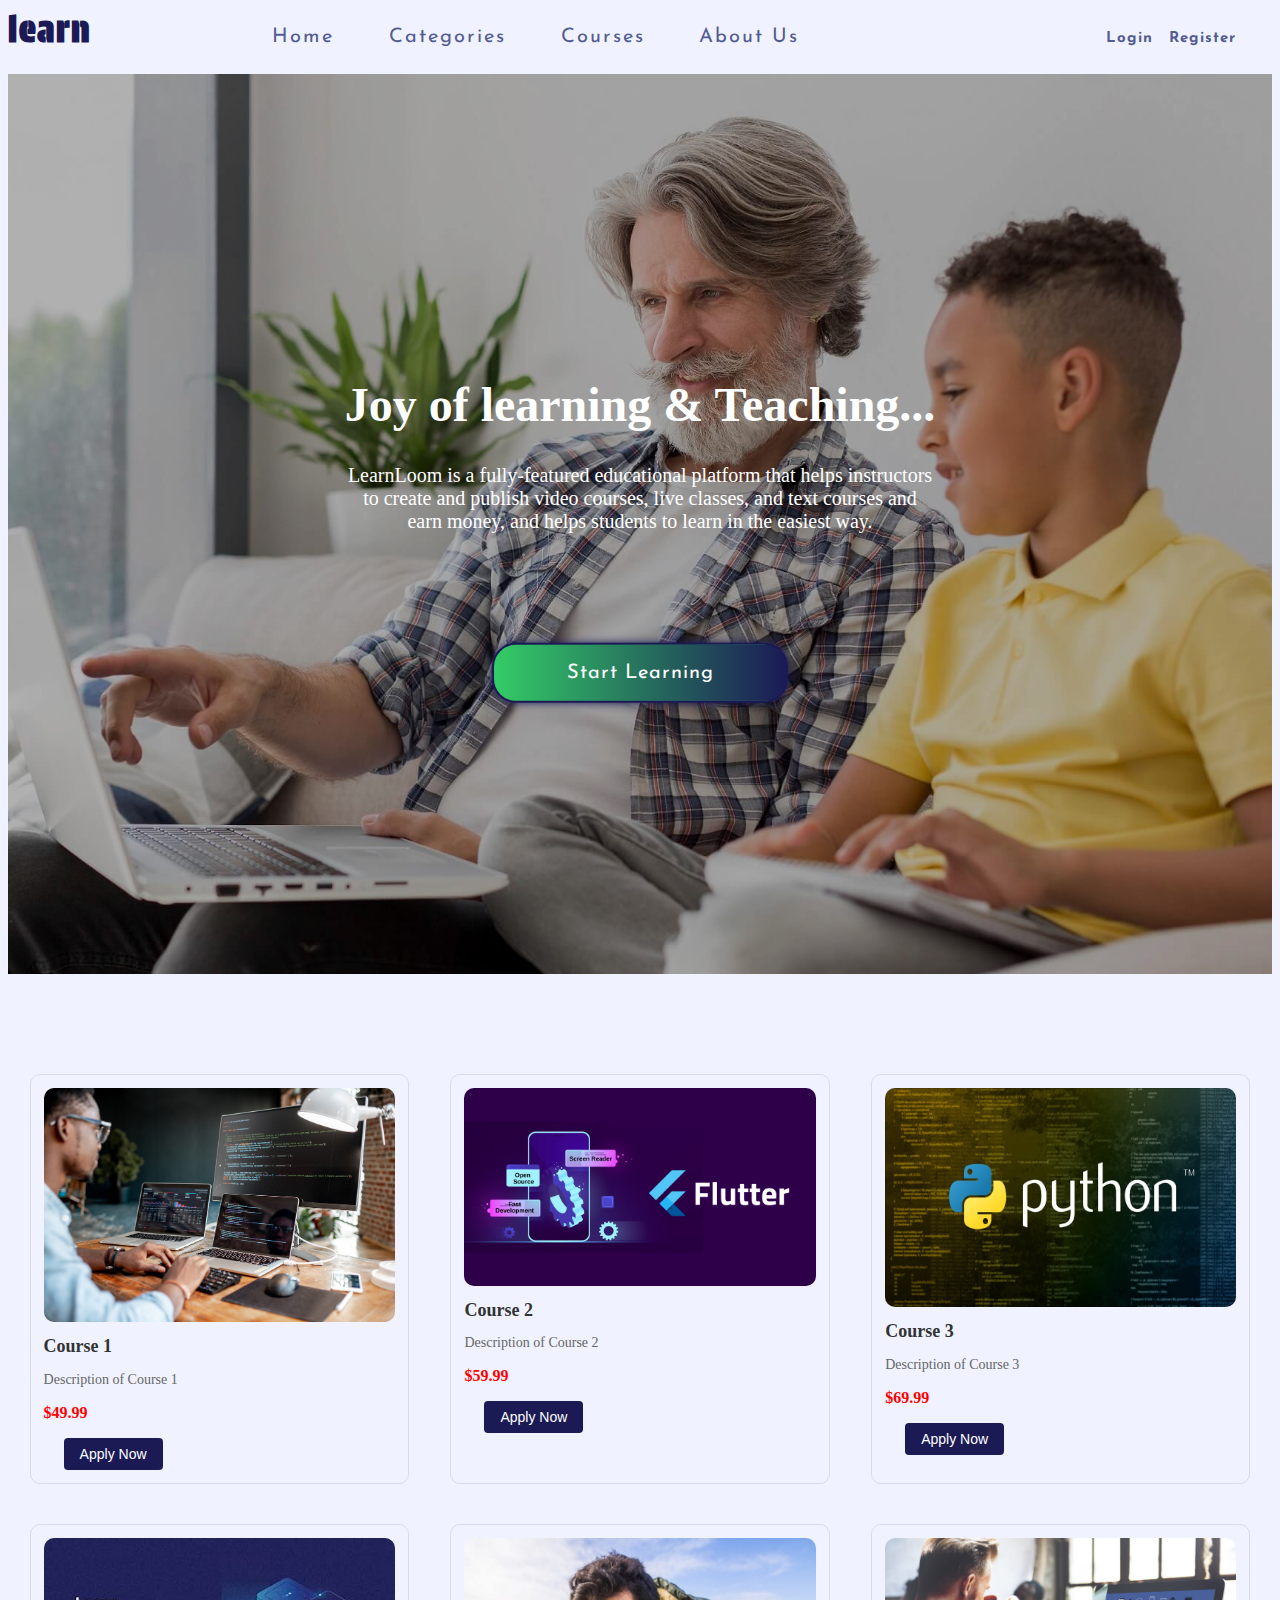
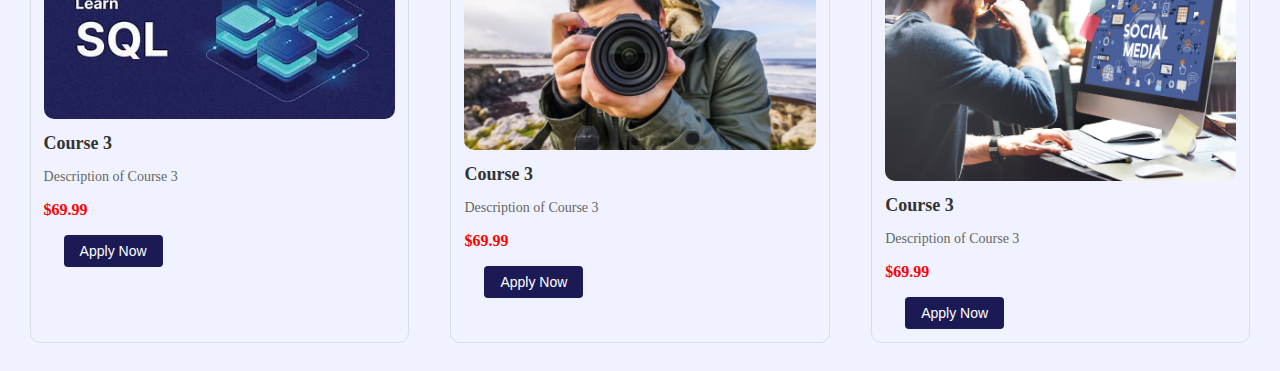
==== index.html @ 5e5a81e1 "add file" ====
<!DOCTYPE html>
<html lang="en">
<head>
    <meta charset="UTF-8">
    <meta name="viewport" content="width=device-width, initial-scale=1.0">
    <link rel="stylesheet" href="/style/style.css">

 
    <title>LEARN</title>
</head>
<body  style=" background-color: #F0F3FF; ">
    
    <nav>

<div >
<a href="#" class="logo"> learn</a>
<span class="content"> 
<a href="" class="nav-content"> Home</a>
<a href="" class="nav-content"> Categories</a>
   <a href="" class="nav-content"> Courses</a>
   <a href="" class="nav-content"> About Us</a>
  
</span>

  <span class="content-right">
    <a href="login.html" class="nav-content-right" > Login  </a>
    <a href="register.html" class="nav-content-right">Register</a>

  </span> 
</div>    
    </nav>
    <br>
    <hr><br>
    <section class="background-section" >
      <div class="background-image">
 
    </div>
     <div class="page1">
      <h1>Joy of learning & Teaching...</h1>
      <p>LearnLoom is a fully-featured educational platform that helps instructors
         to create and publish video courses, live classes, and text courses
         and earn money, and helps students to learn in the easiest way.</p>
         <form action="login.html" class="formpage1-btn">
         <button type="submit" class="page1-btn"> Start Learning</button>
        </form>
     </div>
 

    </section>

    
    <div style=" background-color: #F0F3FF; " id="course-container" class="course-container">
      <!-- Course cards will be loaded here -->
  </div>



  <script src="https://ajax.googleapis.com/ajax/libs/jquery/3.5.1/jquery.min.js"></script>
  <script src="index.js"></script>

 
    
</body>
</html>
---- style/style.css ----
@import url('https://fonts.googleapis.com/css2?family=Protest+Guerrilla&display=swap');

@import url('https://fonts.googleapis.com/css2?family=Josefin+Sans:ital,wght@0,100..700;1,100..700&family=Oswald:wght@200..700&family=Protest+Guerrilla&display=swap');

* {
   
    box-sizing: border-box;

    scroll-behavior: smooth;
    text-decoration: none;
}
 .logo{
 
        text-decoration: none;
    font-family: "Protest Guerrilla", sans-serif;
font-size: 35px; 
letter-spacing: 1.5px;
color: #1B1A55;
font-weight: bolder;
}
.logo:hover{
    letter-spacing: 4px;
  
    }

.content{
padding-left:12%;
}
.nav-content{
    text-decoration: none;
    font-family: "Josefin Sans", sans-serif;
   
    font-size: 20px; 
letter-spacing: 2px;
color: #535C91;

padding: 2%;
}
  .nav-content:hover{
    background-color: #1B1A55;
    color: white;
letter-spacing: 5px;
}
 
.content-right{
    padding-left:20%;
margin: 20px;
}
.nav-content-right{
    text-decoration: none;
    font-family: "Josefin Sans", sans-serif;
    font-size: 15px; 
    font-weight: bolder;
    letter-spacing: 1px;
    color: #535C91;
    padding: 5px;
   
}
/*end of nav part**/


/** page 1**/
hr{
  color: #1B1A55;

}

.background-section {
    position: relative;
    width: 100%;
    height: 100vh;
    margin-top: -30px;
}

.background-image {
    position: absolute;
    top: 0;
    left: 0;
    width: 100%;
    height: 100%;
    background-image: url('/images/hero_1.jpg'); /* Replace with your image path */
    background-size: cover;
    background-position: center;
}

.background-image::after {
    content: "";
    position: absolute;
    top: 0;
    left: 0;
    width: 100%;
    height: 100%;
    background-color: rgba(0, 0, 0, 0.3); /* Adjust the overlay color and opacity */
    z-index: 1; /* Ensure the overlay is above the background image */
}

.page1 {
    position: absolute;
    top: 50%;
    left: 50%;
    transform: translate(-50%, -50%);
    z-index: 2; /* Ensure the content is above the overlay */
    color: white;
    text-align: center;
    padding: 20px;
 user-select: none;

}

.page1 h1 {
    font-size: 3em;
}

.page1 p {
    font-size: 20px;
}
.page1-btn {
    background-color: #33CC66;
    color: white;
    width: 50%;
    height: 3em;
    font-size: 20px;
    margin-top: 90px;
    letter-spacing: 1px;
    font-family: "Josefin Sans", sans-serif;
    border-radius:1.5rem;
    border: 2px solid #1B1A55;
    box-shadow: 0 0 .5rem #1B1A55;
    transition: .6s;
    cursor: pointer; /* Ensure cursor changes to pointer on hover */
    transition-timing-function: ease-in-out;
    background-image: linear-gradient(to right, #33CC66, #1B1A55);
}
 


  

.page1-btn:hover{
    color:#1B1A55;
    background-color: #33CC66;
    transform: scale(1.1);
    transition-timing-function: ease-in-out;
    
}
/* end page1*/

/* register form*/
.submit {
    background-color: #33CC66;
    color: white;
    width: 50%;
    height: 20%;
    font-size: 20px;
    padding: 5px;
margin-top:10px ;
    letter-spacing: 1px;
    font-family: "Josefin Sans", sans-serif;
    border-radius:1.5rem;
    border: 2px solid #1B1A55;
    box-shadow: 0 0 .5rem #1B1A55;
    transition: .6s;
    margin-bottom: 10px;
cursor: pointer; /* Ensure cursor changes to pointer on hover */
    transition-timing-function: ease-in-out;
    background-image: linear-gradient(to right, #33CC66, #1B1A55);

}
.submit:hover{
    color:#1B1A55;
    background-color: #33CC66;
    transform: scale(1.1);
    transition-timing-function: ease-in-out;
    
}
#userForm{
    width: 30vw;
    border: 5px double transparent;
    display: flex;
    flex-direction: column;
    align-items: center;
    justify-content: center; /* Center vertically */
    position: absolute;
    top: 50%;
    left: 50%;
    transform: translate(-50%, -50%); /* Center horizontally and vertically */
    border-radius: 10px;
    height: calc(70vh - 1px);
    color: #1B1A55;
    animation: borderAnimation 2s infinite alternate-reverse;
    box-shadow: inset 0 0 10px rgba(0, 0, 0, 0.1);
    box-shadow: 0 0 9px #33CC66; 
   
}

.userForm{
margin-right: 60em;
padding-top: 2em;

}
label{
    font-family: "Josefin Sans", sans-serif; 

}
select{
    font-family: "Josefin Sans", sans-serif;

  padding: 5px;
  width: 59%;
  height: 29%;
  border: none;
  border-radius: 8px;
  letter-spacing: 0.8px;
border-bottom: 3px solid #1B1A55;
box-shadow: 0 0 5px #33CC66; 
  
}
 input{
  font-family: "Josefin Sans", sans-serif;
  width: 61%;
  height: 31%;
  border-radius: 8em;
  padding: px;
  backdrop-filter: blur(15px);
  border: none;
  border-radius: 15px;
  letter-spacing: 0.8px;
  -webkit-border-radius: 5px;
  -moz-border-radius: 5px;
cursor: pointer;
border: none;
border-bottom: 3px solid #1B1A55;
transition: width 0.4s ease-in-out;
transition: border-color 0.3s ease;
box-shadow: 0 0 5px #33CC66; 
}


input:focus {
  animation: focusAnimation 0.5s ease;
border-color: #1B1A55;
box-shadow: 0 0 5px #33CC66; 
}
@keyframes focusAnimation {
  0% { transform: scale(1); }
  50% { transform: scale(1.1); }
  100% { transform: scale(1); }
}
#message{
    border: none;
   border-radius: 5px;
    transition: border-color 0.3s ease;
    border-bottom: 3px solid #1B1A55;
    box-shadow: 0 0 5px #33CC66;
   
}







/*courses**/
.course-container{
 
    margin-top: 5em;
    display: flex;
    flex-wrap: wrap;
    justify-content:space-evenly;
}
.card {
    border: 1px solid #d6dbf0;
    border-radius: 5px;
    padding: 13px;
    margin:20px;
    width:30%;
    cursor:pointer ;
    border-radius: 10px;
    position: relative; /* Ensure relative positioning for absolute positioning */
    transition: transform 0.3s ease; 
 
}
.card:hover{
    border: none;
    border-radius: 10px;
    box-shadow: 0 0 9px #33CC66;
 
    border-bottom: 8px solid #1B1A55;
    transform: translateY(-10px);
}

.course-image {
    max-width: 100%;
    height: auto;
    border-radius: 10px;
}

.course-title {
    color: #333;
    font-size: 18px;
    margin-top: 10px;
}

.course-description {
    color: #666;
    font-size: 14px;
}

.course-price {
    color: #f00;
    font-size: 16px;
    font-weight: bold;
}
.apply-button {

    background-color:#1B1A55;
    color: #fff;
    border: none;
    padding: 8px 16px;
    margin-left: 20px;
    border-radius: 4px;
    cursor: pointer;
    font-size: 14px;
}

.apply-button:hover {
    transform: scale(1.1);
}
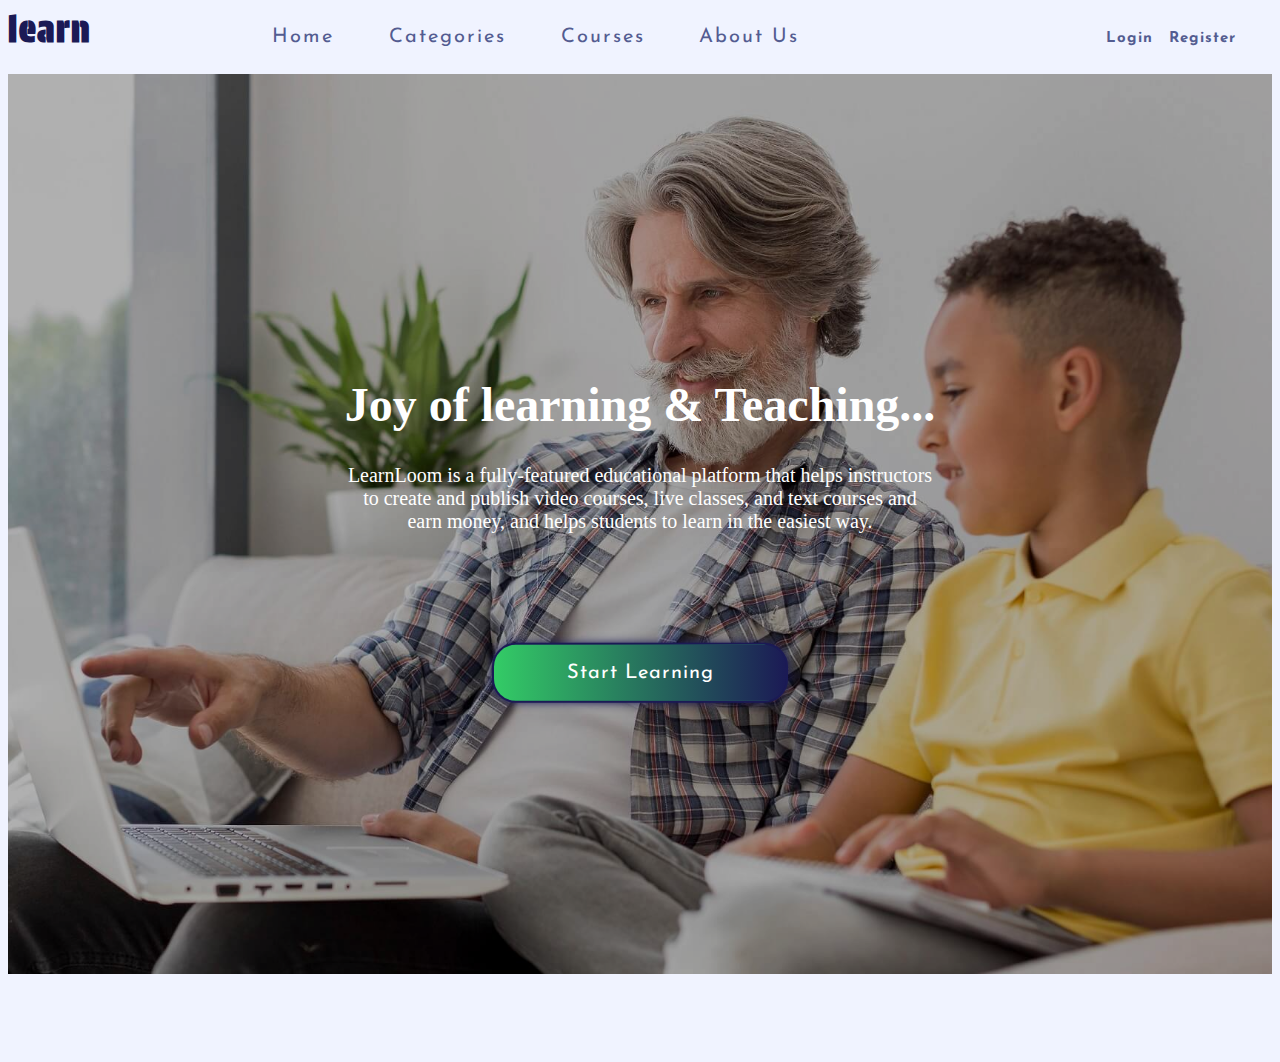
==== commit f18cdba5: "add file" ====
--- a/index.html
+++ b/index.html
@@ -3,7 +3,7 @@
 <head>
     <meta charset="UTF-8">
     <meta name="viewport" content="width=device-width, initial-scale=1.0">
-    <link rel="stylesheet" href="/style/style.css">
+    <link rel="stylesheet" href="style/style.css">
 
  
     <title>LEARN</title>
@@ -50,7 +50,7 @@
 
     
     <div style=" background-color: #F0F3FF; " id="course-container" class="course-container">
-      <!-- Course cards will be loaded here -->
+   
   </div>
 
 
--- a/style/style.css
+++ b/style/style.css
@@ -161,7 +161,7 @@
     box-shadow: 0 0 .5rem #1B1A55;
     transition: .6s;
     margin-bottom: 10px;
-cursor: pointer; /* Ensure cursor changes to pointer on hover */
+cursor: pointer; 
     transition-timing-function: ease-in-out;
     background-image: linear-gradient(to right, #33CC66, #1B1A55);
 
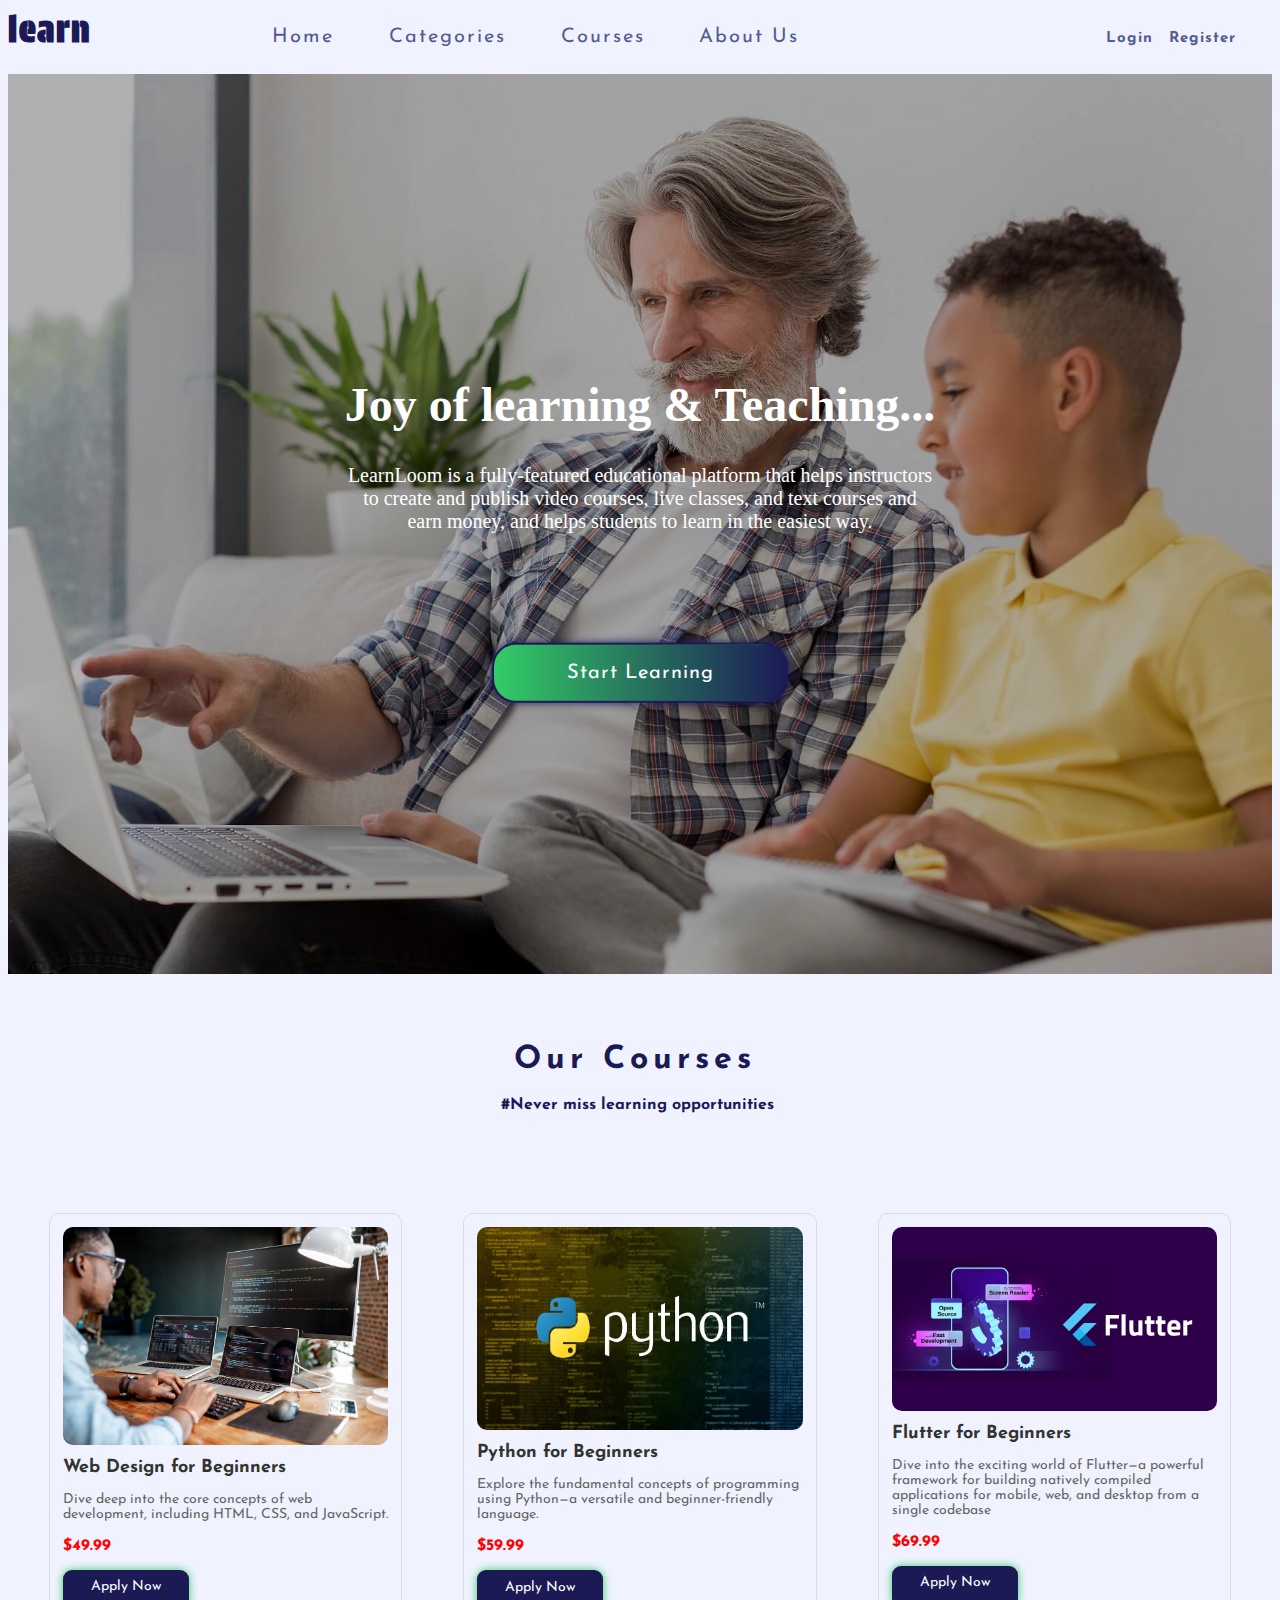
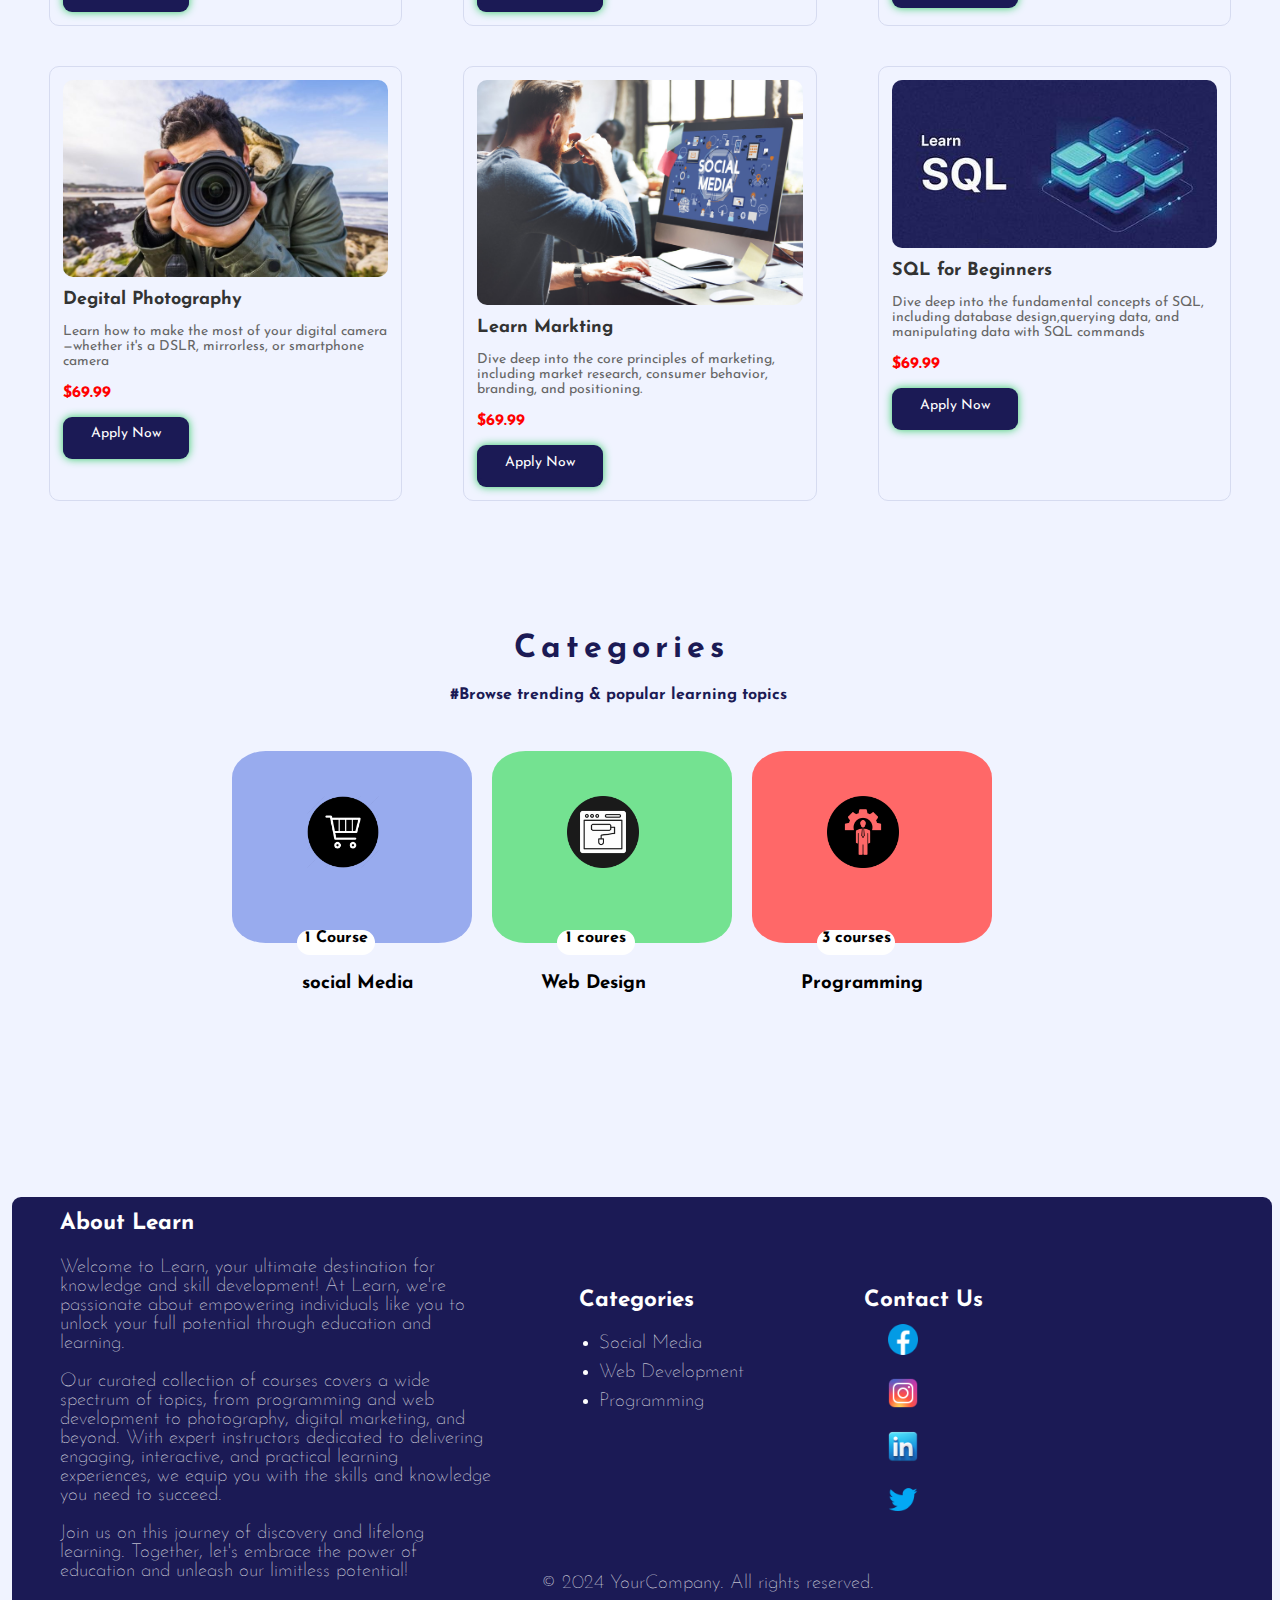
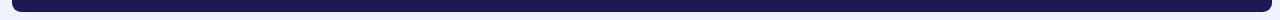
==== commit 546570b7: "addfile" ====
--- a/index.html
+++ b/index.html
@@ -44,15 +44,84 @@
          <button type="submit" class="page1-btn"> Start Learning</button>
         </form>
      </div>
- 
 
+   
+    
     </section>
-
-    
+<!--  courses-->
+<h1 style="color: #1B1A55; margin-left: 40%; margin-top:70px;letter-spacing: 5px; font-weight: bolder;  font-family: Josefin Sans, sans-serif;">Our Courses</h1>
+<h4 style=" font-family: Josefin Sans, sans-serif;color: #1B1A55; margin-left: 39%; ">#Never miss learning opportunities</h4>
     <div style=" background-color: #F0F3FF; " id="course-container" class="course-container">
    
   </div>
 
+  
+<!-- categories-->
+<h1 style="color: #1B1A55; margin-left: 40%; margin-top: 3.5em;letter-spacing: 5px; font-weight: bolder;  font-family: Josefin Sans, sans-serif;">Categories</h1>
+<h4 style=" font-family: Josefin Sans, sans-serif;color: #1B1A55; margin-left: 35%; ">#Browse trending & popular learning topics</h4>
+<div class="slider-container">
+  <div class="slide">
+    <div style="background-color: #98ABEE; border-radius: 14%; width:15em; height: 12em;">
+      <img src="images/black-shopping-cart-icon-22.png" alt="">
+    </div>
+    <div class="num"> 1 Course</div>
+    <div  class="disc" style=" margin-left: 70px;"><h3>social Media</h3></div>
+  </div>
+
+  <div class="slide">
+    <div  style="background-color:#74E291; border-radius: 14%; width:15em; height: 12em;">
+      <img src="images/theme_10810603.png" alt="">
+    </div>
+    <div class="num">1 coures</div>
+    <div  class="disc"><h3>Web Design</h3></div>
+  </div>
+
+ <div class="slide">
+    <div style="background-color: #FF6868; border-radius: 14%;  width:15em; height: 12em;">
+      <img src="images/support_7286680.png" alt="">
+    </div>
+    <div class="num">3 courses</div>
+    <div class="disc"><h3>Programming</h3></div>
+  </div>
+
+  <div class="slide">
+    <div>
+      <img src="" alt="">
+    </div>
+    <div></div>
+    <div><h3></h3></div>
+  </div>
+</div>
+
+<br>
+<footer>
+  <div class="about-us">
+      <h3>About Learn</h3>
+      <p>Welcome to Learn, your ultimate destination for knowledge and skill development! At Learn, we're passionate about empowering individuals like you to unlock your full potential through education and learning.</p>
+      <p>Our curated collection of courses covers a wide spectrum of topics, from programming and web development to photography, digital marketing, and beyond. With expert instructors dedicated to delivering engaging, interactive, and practical learning experiences, we equip you with the skills and knowledge you need to succeed.</p>
+      <p>Join us on this journey of discovery and lifelong learning. Together, let's embrace the power of education and unleash our limitless potential!</p>
+  </div>
+  <div class="courses">
+      <h3>Categories</h3>
+      <ul>
+          <li>Social Media</li>
+          <li>Web Development</li>
+          <li>Programming</li>
+      </ul>
+  </div>
+  <div class="social">
+    <h3>Contact Us</h3>
+    <ul style=" list-style-type: none; margin-top: -14px;">
+    <li><a href="#"><img src="social/icons8-facebook-48.png" alt=""></a></li>
+    <li><a href="#"> <img src="social/icons8-instagram-48.png" alt=""></a></li>
+    <li><a href="#"><img src="social/icons8-linkedin-94.png" alt=""></a></li>
+    <li><a href="#"><img src="social/icons8-twitter-48.png" alt=""></a></li>
+  </ul>
+  </div>
+  <div class="copyright">
+      <p>&copy; 2024 YourCompany. All rights reserved.</p>
+  </div>
+</footer>
 
 
   <script src="https://ajax.googleapis.com/ajax/libs/jquery/3.5.1/jquery.min.js"></script>
--- a/style/style.css
+++ b/style/style.css
@@ -263,7 +263,7 @@
 
 /*courses**/
 .course-container{
- 
+    font-family: "Josefin Sans", sans-serif;
     margin-top: 5em;
     display: flex;
     flex-wrap: wrap;
@@ -274,7 +274,7 @@
     border-radius: 5px;
     padding: 13px;
     margin:20px;
-    width:30%;
+    width:28%;
     cursor:pointer ;
     border-radius: 10px;
     position: relative; /* Ensure relative positioning for absolute positioning */
@@ -313,17 +313,113 @@
     font-weight: bold;
 }
 .apply-button {
-
+    font-family: "Josefin Sans", sans-serif;
     background-color:#1B1A55;
-    color: #fff;
+    color: white;
     border: none;
     padding: 8px 16px;
-    margin-left: 20px;
-    border-radius: 4px;
+    border-radius:9px;
+    width: 9em;
+    height: 3em;
     cursor: pointer;
     font-size: 14px;
+    box-shadow: 0 0 9px #33CC66;
+    border-bottom: 8px solid #1B1A55;
 }
 
 .apply-button:hover {
     transform: scale(1.1);
 }
+
+.slider-container{
+    font-family: "Josefin Sans", sans-serif;
+
+    position: relative; /* Ensure relative positioning for absolute positioning */
+    transition: transform 0.3s ease; 
+    margin-top: 3em;
+    margin-left: 14em;
+    display: flex;
+    flex-wrap: wrap;
+    justify-content:space-evenly;
+}
+.slide{
+
+    box-sizing: border-box;
+    width: 25%;
+
+}
+.slide:hover{
+    border: none;
+    border-radius: 10px;
+ 
+    transform: translateY(-10px);
+}
+.slide img{
+    width: 30%;
+    margin-left: 75px;
+    margin-top: 45px;
+ 
+}
+.num{
+    background-color:white ;
+    margin-top: -13px;
+    margin-left: 25%;
+    width: 30%;
+    height: 10%;
+    font-family: "Josefin Sans", sans-serif;
+    font-weight: bolder;
+    border-radius: 5em;
+    text-align: center;
+}
+.num:hover{
+    transform: scale(1.1);
+}
+.disc{
+   margin-left: 49px;
+}
+footer{
+    margin-top: 14%;
+    background-color: #1B1A55;
+    color: white;
+    font-family: "Josefin Sans", sans-serif;
+padding: 7%;
+margin-left: 4px;
+display: flex;
+font-weight: lighter;
+font-size: larger;
+border-radius: 9px;
+padding-bottom: 0px;
+
+}
+.about-us{
+    width: 40%;
+    margin-left:-40px;
+    margin-top: -5em;
+    font-family: "Josefin Sans", sans-serif;
+}
+.courses{
+    margin-left: 85px;
+    margin-top: -1em; 
+}
+ul{
+    margin-left: -20px;
+}
+li{
+padding-bottom: 10px;
+}
+
+.copyright{
+    margin-top: 14em;
+    margin-left:-23em;
+    padding: 0;
+}
+.social{
+   display: block;
+    margin-left: 120px;
+    margin-top: -1em; 
+
+}
+ul li img{
+    width: 2em;
+   
+}